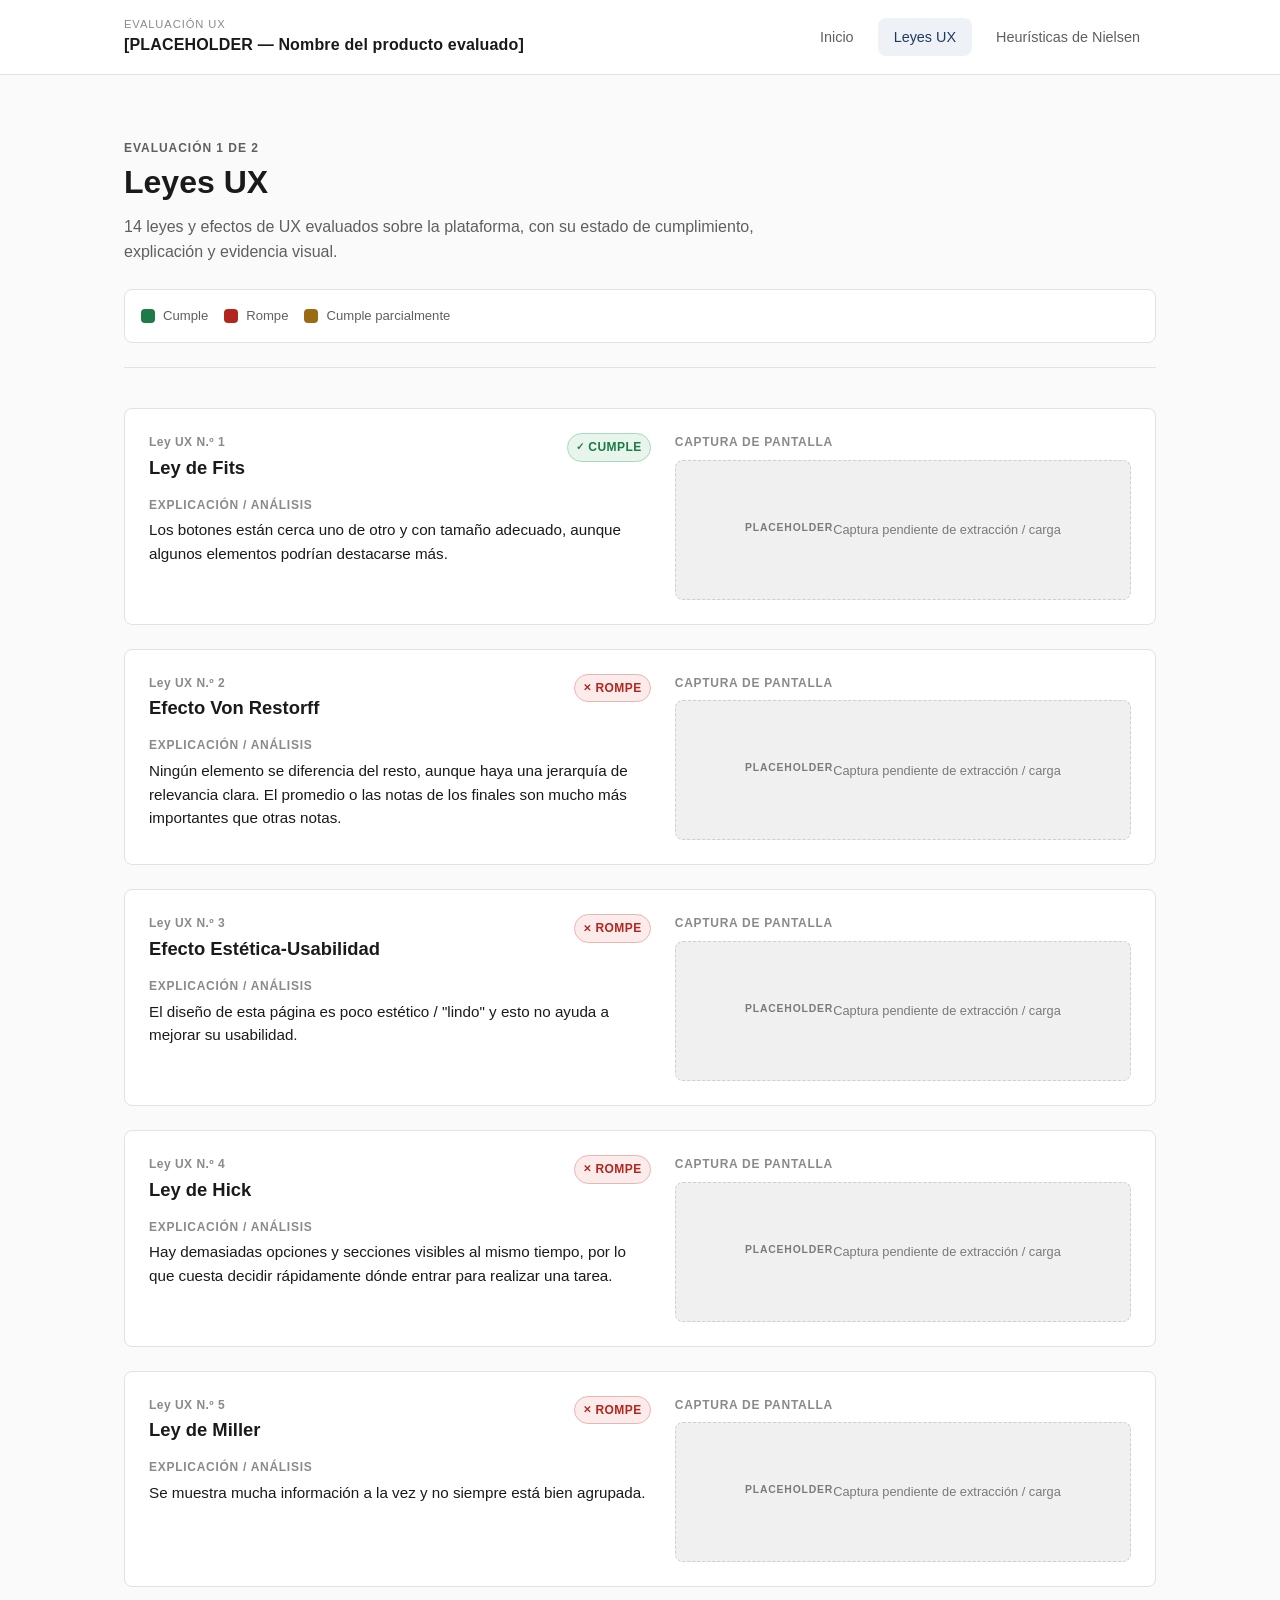
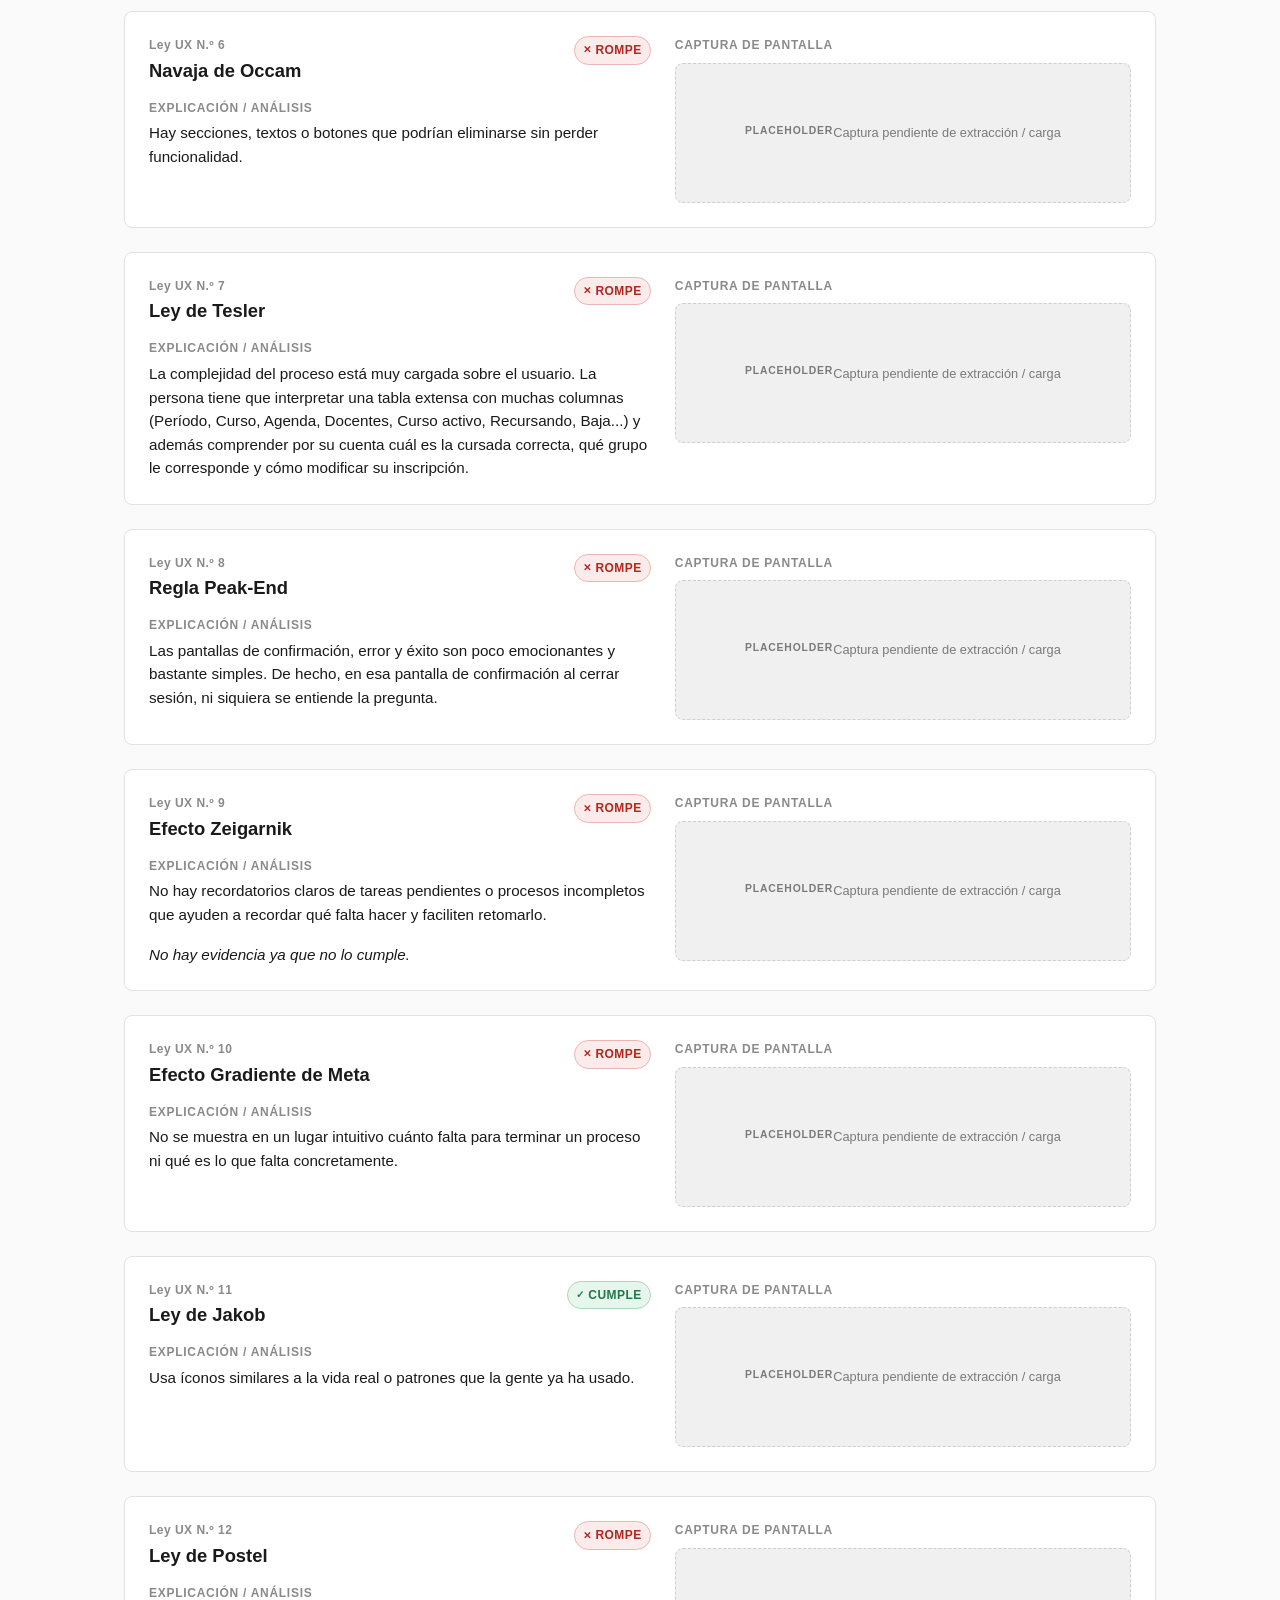
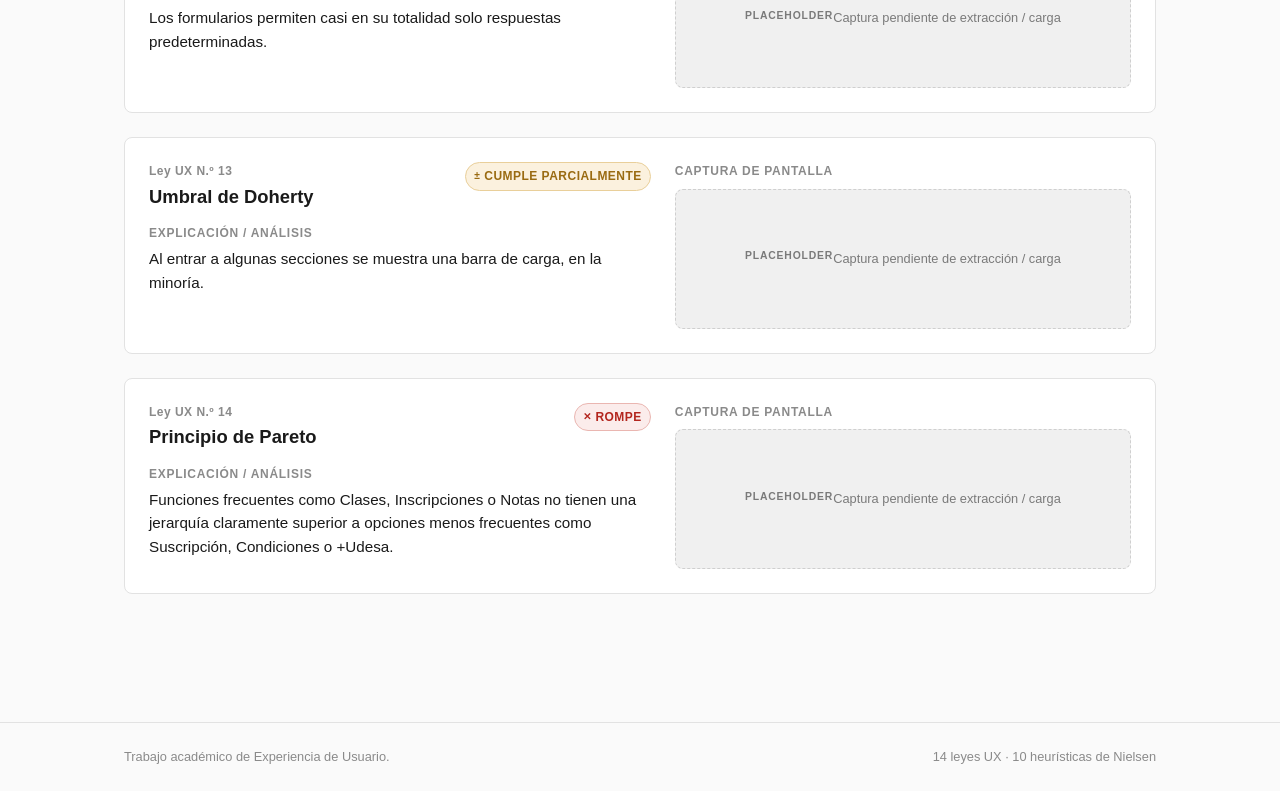
==== leyes-ux.html @ 95d74ec7 "Estructura inicial de la mini-web de evaluación UX Sitio estático (sin backend) con dos tableros nav" ====
<!doctype html>
<html lang="es">
<head>
  <meta charset="utf-8" />
  <meta name="viewport" content="width=device-width, initial-scale=1" />
  <title>Leyes UX — Evaluación UX</title>
  <link rel="stylesheet" href="assets/css/styles.css" />
</head>
<body>
  <header class="site-header" data-component="site-header"></header>

  <main>
    <div class="page-shell">
      <section class="section-header">
        <p class="section-header__eyebrow">Evaluación 1 de 2</p>
        <h1>Leyes UX</h1>
        <p>
          <span data-component="leyes-count">—</span> leyes y efectos de UX
          evaluados sobre la plataforma, con su estado de cumplimiento,
          explicación y evidencia visual.
        </p>
        <div class="legend" data-component="estado-legend"></div>
      </section>

      <section aria-label="Listado de leyes UX">
        <div class="card-grid" data-component="leyes-grid"></div>
      </section>
    </div>
  </main>

  <footer class="site-footer" data-component="site-footer"></footer>

  <script src="assets/js/data.js"></script>
  <script src="assets/js/render.js"></script>
  <script>
    renderHeader("leyes");
    renderFooter();
    renderLeyesUXPage();
  </script>
</body>
</html>
---- assets/css/styles.css ----
/* ============================================================
   Evaluación UX — Sistema de diseño
   Minimalista, académico-moderno, alto contraste de estado.
   ============================================================ */

:root {
  /* Paleta neutra */
  --color-bg: #fafafa;
  --color-surface: #ffffff;
  --color-border: #e2e2e2;
  --color-text: #1a1a1a;
  --color-text-muted: #5f5f5f;
  --color-text-faint: #8a8a8a;

  /* Acento */
  --color-accent: #1f3a5f;
  --color-accent-soft: #eef2f7;

  /* Estados: Leyes UX */
  --color-cumple: #1e7a46;
  --color-cumple-bg: #e7f5ec;
  --color-cumple-border: #a9d9bc;

  --color-rompe: #b3261e;
  --color-rompe-bg: #fbeceb;
  --color-rompe-border: #eab6b1;

  --color-parcial: #9a6b12;
  --color-parcial-bg: #fbf1de;
  --color-parcial-border: #e9cf9a;

  /* Severidad Nielsen 0–4 */
  --sev-0: #1e7a46;
  --sev-0-bg: #e7f5ec;
  --sev-1: #6a8f1f;
  --sev-1-bg: #eef4df;
  --sev-2: #b8860b;
  --sev-2-bg: #faf1dc;
  --sev-3: #c1631a;
  --sev-3-bg: #fbeddc;
  --sev-4: #b3261e;
  --sev-4-bg: #fbeceb;

  /* Placeholder */
  --color-placeholder-bg: #f0f0f0;
  --color-placeholder-border: #cfcfcf;
  --color-placeholder-text: #7a7a7a;

  --radius: 8px;
  --max-width: 1080px;
  --space-1: 4px;
  --space-2: 8px;
  --space-3: 16px;
  --space-4: 24px;
  --space-5: 40px;
  --space-6: 64px;
}

* {
  box-sizing: border-box;
}

html {
  -webkit-text-size-adjust: 100%;
}

body {
  margin: 0;
  font-family: -apple-system, BlinkMacSystemFont, "Segoe UI", Roboto, Helvetica, Arial, sans-serif;
  color: var(--color-text);
  background: var(--color-bg);
  line-height: 1.55;
  -webkit-font-smoothing: antialiased;
}

img {
  max-width: 100%;
  display: block;
}

a {
  color: var(--color-accent);
}

/* ---------- Layout ---------- */

.page-shell {
  max-width: var(--max-width);
  margin: 0 auto;
  padding: 0 var(--space-4);
}

.site-header {
  border-bottom: 1px solid var(--color-border);
  background: var(--color-surface);
}

.site-header__inner {
  max-width: var(--max-width);
  margin: 0 auto;
  padding: var(--space-3) var(--space-4);
  display: flex;
  align-items: center;
  justify-content: space-between;
  gap: var(--space-3);
  flex-wrap: wrap;
}

.brand {
  font-weight: 600;
  font-size: 1rem;
  letter-spacing: 0.01em;
  color: var(--color-text);
  text-decoration: none;
}

.brand__eyebrow {
  display: block;
  font-size: 0.7rem;
  font-weight: 500;
  text-transform: uppercase;
  letter-spacing: 0.08em;
  color: var(--color-text-faint);
}

.main-nav {
  display: flex;
  gap: var(--space-2);
}

.main-nav a {
  text-decoration: none;
  color: var(--color-text-muted);
  font-size: 0.9rem;
  font-weight: 500;
  padding: var(--space-2) var(--space-3);
  border-radius: var(--radius);
}

.main-nav a:hover {
  background: var(--color-accent-soft);
  color: var(--color-accent);
}

.main-nav a[aria-current="page"] {
  background: var(--color-accent-soft);
  color: var(--color-accent);
}

main {
  padding: var(--space-6) 0 var(--space-6);
}

.site-footer {
  border-top: 1px solid var(--color-border);
  padding: var(--space-4) 0;
  margin-top: var(--space-6);
}

.site-footer .page-shell {
  font-size: 0.8rem;
  color: var(--color-text-faint);
  display: flex;
  justify-content: space-between;
  flex-wrap: wrap;
  gap: var(--space-2);
}

/* ---------- Home / Hero ---------- */

.hero {
  padding-bottom: var(--space-5);
  border-bottom: 1px solid var(--color-border);
  margin-bottom: var(--space-6);
}

.hero__eyebrow {
  text-transform: uppercase;
  letter-spacing: 0.08em;
  font-size: 0.75rem;
  font-weight: 600;
  color: var(--color-accent);
  margin: 0 0 var(--space-2);
}

.hero h1 {
  font-size: clamp(1.75rem, 3vw, 2.5rem);
  margin: 0 0 var(--space-3);
  letter-spacing: -0.01em;
}

.hero__lede {
  max-width: 640px;
  color: var(--color-text-muted);
  font-size: 1.05rem;
  margin: 0 0 var(--space-5);
}

.entry-grid {
  display: grid;
  grid-template-columns: repeat(2, 1fr);
  gap: var(--space-4);
}

@media (max-width: 720px) {
  .entry-grid {
    grid-template-columns: 1fr;
  }
}

.entry-card {
  display: block;
  text-decoration: none;
  color: inherit;
  background: var(--color-surface);
  border: 1px solid var(--color-border);
  border-radius: var(--radius);
  padding: var(--space-5);
  transition: border-color 0.15s ease;
}

.entry-card:hover {
  border-color: var(--color-accent);
}

.entry-card__count {
  font-size: 0.75rem;
  font-weight: 600;
  text-transform: uppercase;
  letter-spacing: 0.06em;
  color: var(--color-text-faint);
  margin: 0 0 var(--space-2);
}

.entry-card h2 {
  margin: 0 0 var(--space-2);
  font-size: 1.35rem;
}

.entry-card p {
  margin: 0;
  color: var(--color-text-muted);
  font-size: 0.95rem;
}

.entry-card__arrow {
  display: inline-block;
  margin-top: var(--space-3);
  font-size: 0.85rem;
  font-weight: 600;
  color: var(--color-accent);
}

/* ---------- Section header (list pages) ---------- */

.section-header {
  margin-bottom: var(--space-5);
  padding-bottom: var(--space-4);
  border-bottom: 1px solid var(--color-border);
}

.section-header__eyebrow {
  text-transform: uppercase;
  letter-spacing: 0.08em;
  font-size: 0.75rem;
  font-weight: 600;
  color: var(--color-accent);
  margin: 0 0 var(--space-2);
}

.section-header h1 {
  margin: 0 0 var(--space-2);
  font-size: clamp(1.5rem, 2.5vw, 2rem);
}

.section-header p {
  color: var(--color-text-muted);
  max-width: 640px;
  margin: 0;
}

/* ---------- Legend ---------- */

.legend {
  display: flex;
  flex-wrap: wrap;
  gap: var(--space-3);
  margin-top: var(--space-4);
  padding: var(--space-3);
  background: var(--color-surface);
  border: 1px solid var(--color-border);
  border-radius: var(--radius);
}

.legend__item {
  display: flex;
  align-items: center;
  gap: var(--space-2);
  font-size: 0.82rem;
  color: var(--color-text-muted);
}

.legend__swatch {
  width: 14px;
  height: 14px;
  border-radius: 4px;
  flex-shrink: 0;
}

/* ---------- Cards grid ---------- */

.card-grid {
  display: grid;
  grid-template-columns: 1fr;
  gap: var(--space-4);
}

.eval-card {
  background: var(--color-surface);
  border: 1px solid var(--color-border);
  border-radius: var(--radius);
  padding: var(--space-4);
  display: grid;
  grid-template-columns: minmax(0, 1.1fr) minmax(0, 1fr);
  gap: var(--space-4);
}

@media (max-width: 780px) {
  .eval-card {
    grid-template-columns: 1fr;
  }
}

.eval-card__main {
  display: flex;
  flex-direction: column;
  gap: var(--space-3);
  min-width: 0;
}

.eval-card__header {
  display: flex;
  align-items: flex-start;
  justify-content: space-between;
  gap: var(--space-3);
}

.eval-card__title-group {
  min-width: 0;
}

.eval-card__number {
  font-size: 0.75rem;
  font-weight: 600;
  color: var(--color-text-faint);
  letter-spacing: 0.04em;
  margin: 0 0 var(--space-1);
}

.eval-card__title {
  margin: 0;
  font-size: 1.15rem;
  line-height: 1.3;
}

.eval-card__body h3 {
  font-size: 0.75rem;
  text-transform: uppercase;
  letter-spacing: 0.06em;
  color: var(--color-text-faint);
  margin: 0 0 var(--space-1);
}

.eval-card__body p {
  margin: 0 0 var(--space-3);
  color: var(--color-text);
  font-size: 0.95rem;
}

.eval-card__body p:last-child {
  margin-bottom: 0;
}

.eval-card__media {
  min-width: 0;
}

.eval-card__media h3 {
  font-size: 0.75rem;
  text-transform: uppercase;
  letter-spacing: 0.06em;
  color: var(--color-text-faint);
  margin: 0 0 var(--space-2);
}

/* ---------- Estado badge (Cumple / Rompe / Parcial) ---------- */

.badge {
  display: inline-flex;
  align-items: center;
  gap: var(--space-1);
  padding: var(--space-1) var(--space-2);
  border-radius: 999px;
  font-size: 0.75rem;
  font-weight: 700;
  text-transform: uppercase;
  letter-spacing: 0.04em;
  border: 1px solid transparent;
  white-space: nowrap;
}

.badge--cumple {
  color: var(--color-cumple);
  background: var(--color-cumple-bg);
  border-color: var(--color-cumple-border);
}

.badge--rompe {
  color: var(--color-rompe);
  background: var(--color-rompe-bg);
  border-color: var(--color-rompe-border);
}

.badge--parcial {
  color: var(--color-parcial);
  background: var(--color-parcial-bg);
  border-color: var(--color-parcial-border);
}

.badge__icon {
  font-size: 0.85em;
  line-height: 1;
}

/* ---------- Severidad badge (Nielsen 0–4) ---------- */

.severity {
  display: inline-flex;
  align-items: center;
  gap: var(--space-2);
  padding: var(--space-1) var(--space-3);
  border-radius: var(--radius);
  font-weight: 700;
  border: 1px solid transparent;
  white-space: nowrap;
}

.severity__value {
  font-size: 1.1rem;
  line-height: 1;
}

.severity__label {
  font-size: 0.72rem;
  text-transform: uppercase;
  letter-spacing: 0.04em;
  font-weight: 700;
}

.severity--0 { color: var(--sev-0); background: var(--sev-0-bg); border-color: var(--sev-0); }
.severity--1 { color: var(--sev-1); background: var(--sev-1-bg); border-color: var(--sev-1); }
.severity--2 { color: var(--sev-2); background: var(--sev-2-bg); border-color: var(--sev-2); }
.severity--3 { color: var(--sev-3); background: var(--sev-3-bg); border-color: var(--sev-3); }
.severity--4 { color: var(--sev-4); background: var(--sev-4-bg); border-color: var(--sev-4); }

/* ---------- Impacto ---------- */

.impact {
  border-left: 3px solid var(--color-accent);
  padding: var(--space-2) var(--space-3);
  background: var(--color-accent-soft);
  border-radius: 0 var(--radius) var(--radius) 0;
}

.impact h3 {
  color: var(--color-accent);
}

/* ---------- Placeholder (captura / contenido pendiente) ---------- */

.placeholder-box {
  border: 1px dashed var(--color-placeholder-border);
  background: var(--color-placeholder-bg);
  color: var(--color-placeholder-text);
  border-radius: var(--radius);
  padding: var(--space-4);
  font-size: 0.8rem;
  text-align: center;
  min-height: 140px;
  display: flex;
  align-items: center;
  justify-content: center;
}

.placeholder-box--tag::before {
  content: "PLACEHOLDER";
  display: block;
  font-size: 0.65rem;
  font-weight: 700;
  letter-spacing: 0.08em;
  color: var(--color-placeholder-text);
  margin-bottom: var(--space-1);
}

.placeholder-text {
  color: var(--color-placeholder-text);
  font-style: italic;
}

.screenshot-frame {
  border: 1px solid var(--color-border);
  border-radius: var(--radius);
  overflow: hidden;
  background: var(--color-surface);
}

.screenshot-frame img {
  width: 100%;
  height: auto;
}

/* ---------- Utility ---------- */

.visually-hidden {
  position: absolute;
  width: 1px;
  height: 1px;
  overflow: hidden;
  clip: rect(0 0 0 0);
  white-space: nowrap;
}

.notice {
  background: var(--color-accent-soft);
  border: 1px solid var(--color-border);
  border-radius: var(--radius);
  padding: var(--space-3) var(--space-4);
  font-size: 0.85rem;
  color: var(--color-text-muted);
  margin-bottom: var(--space-5);
}
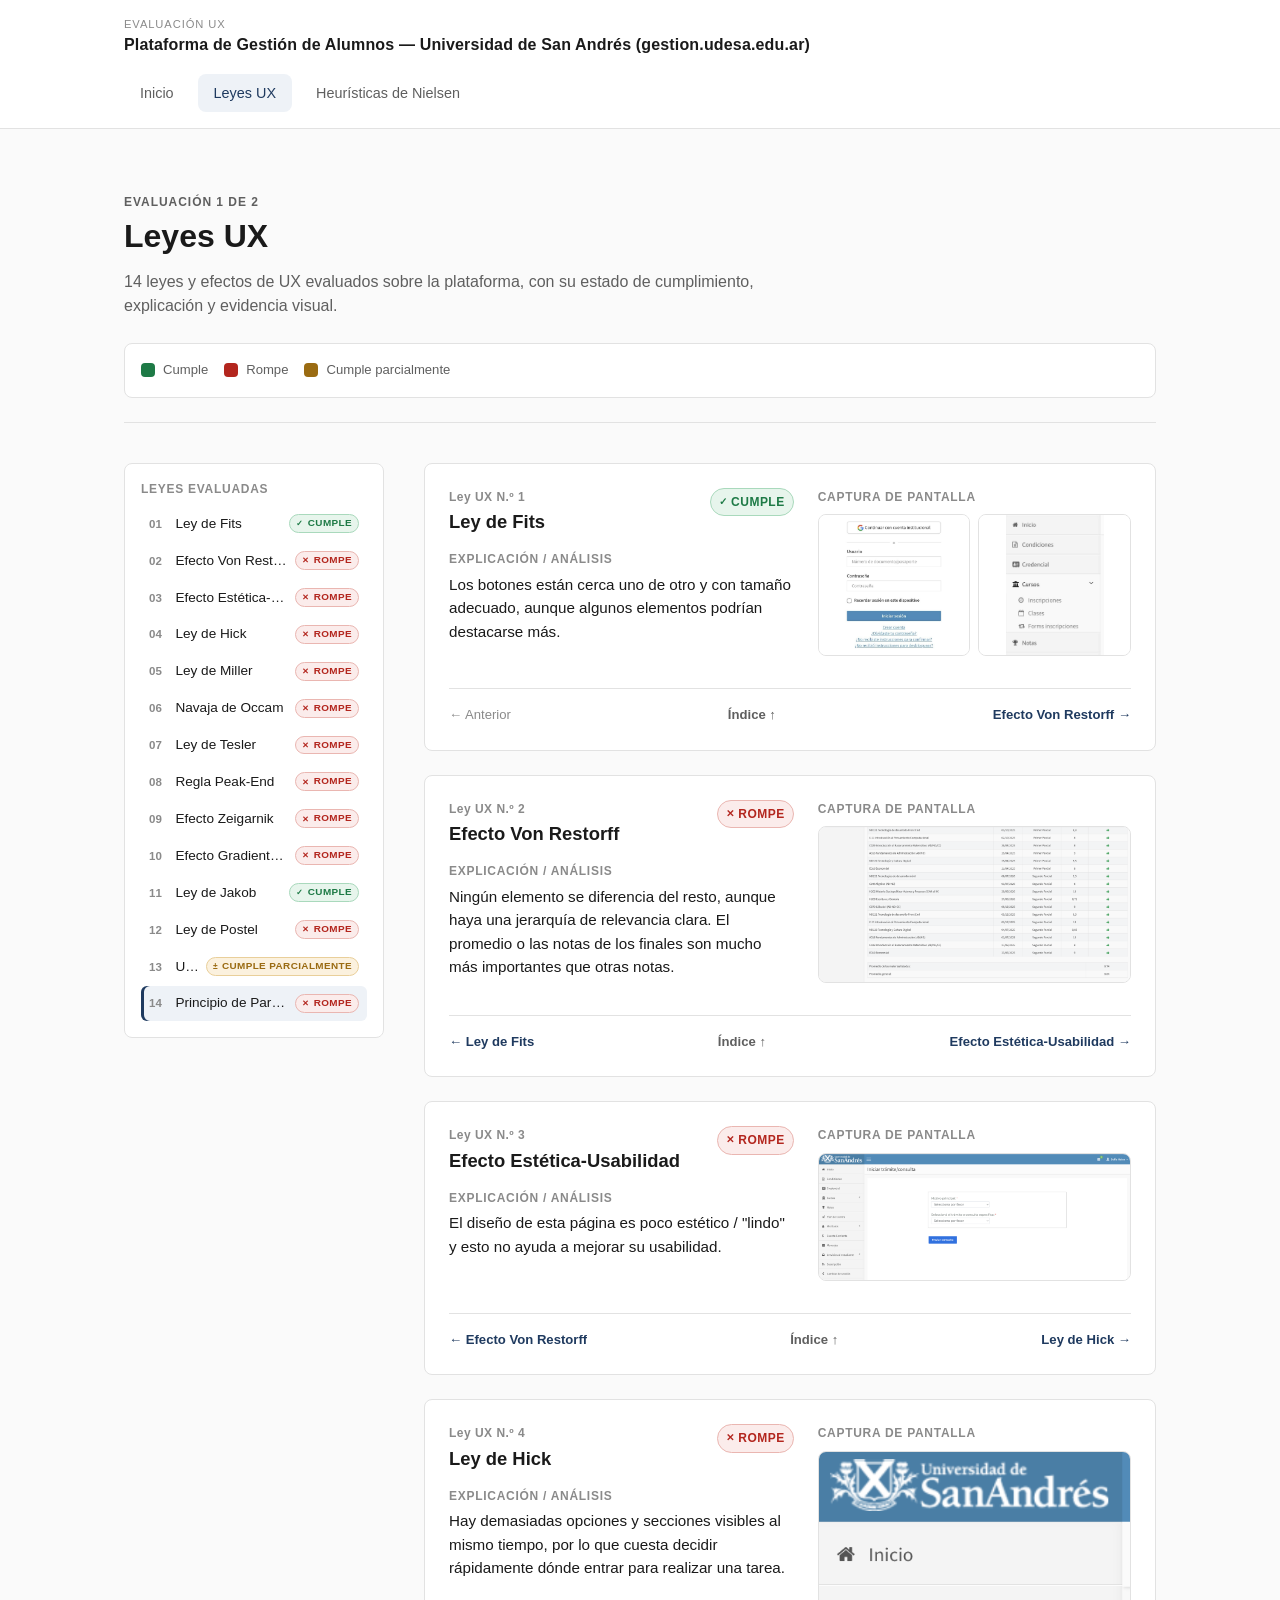
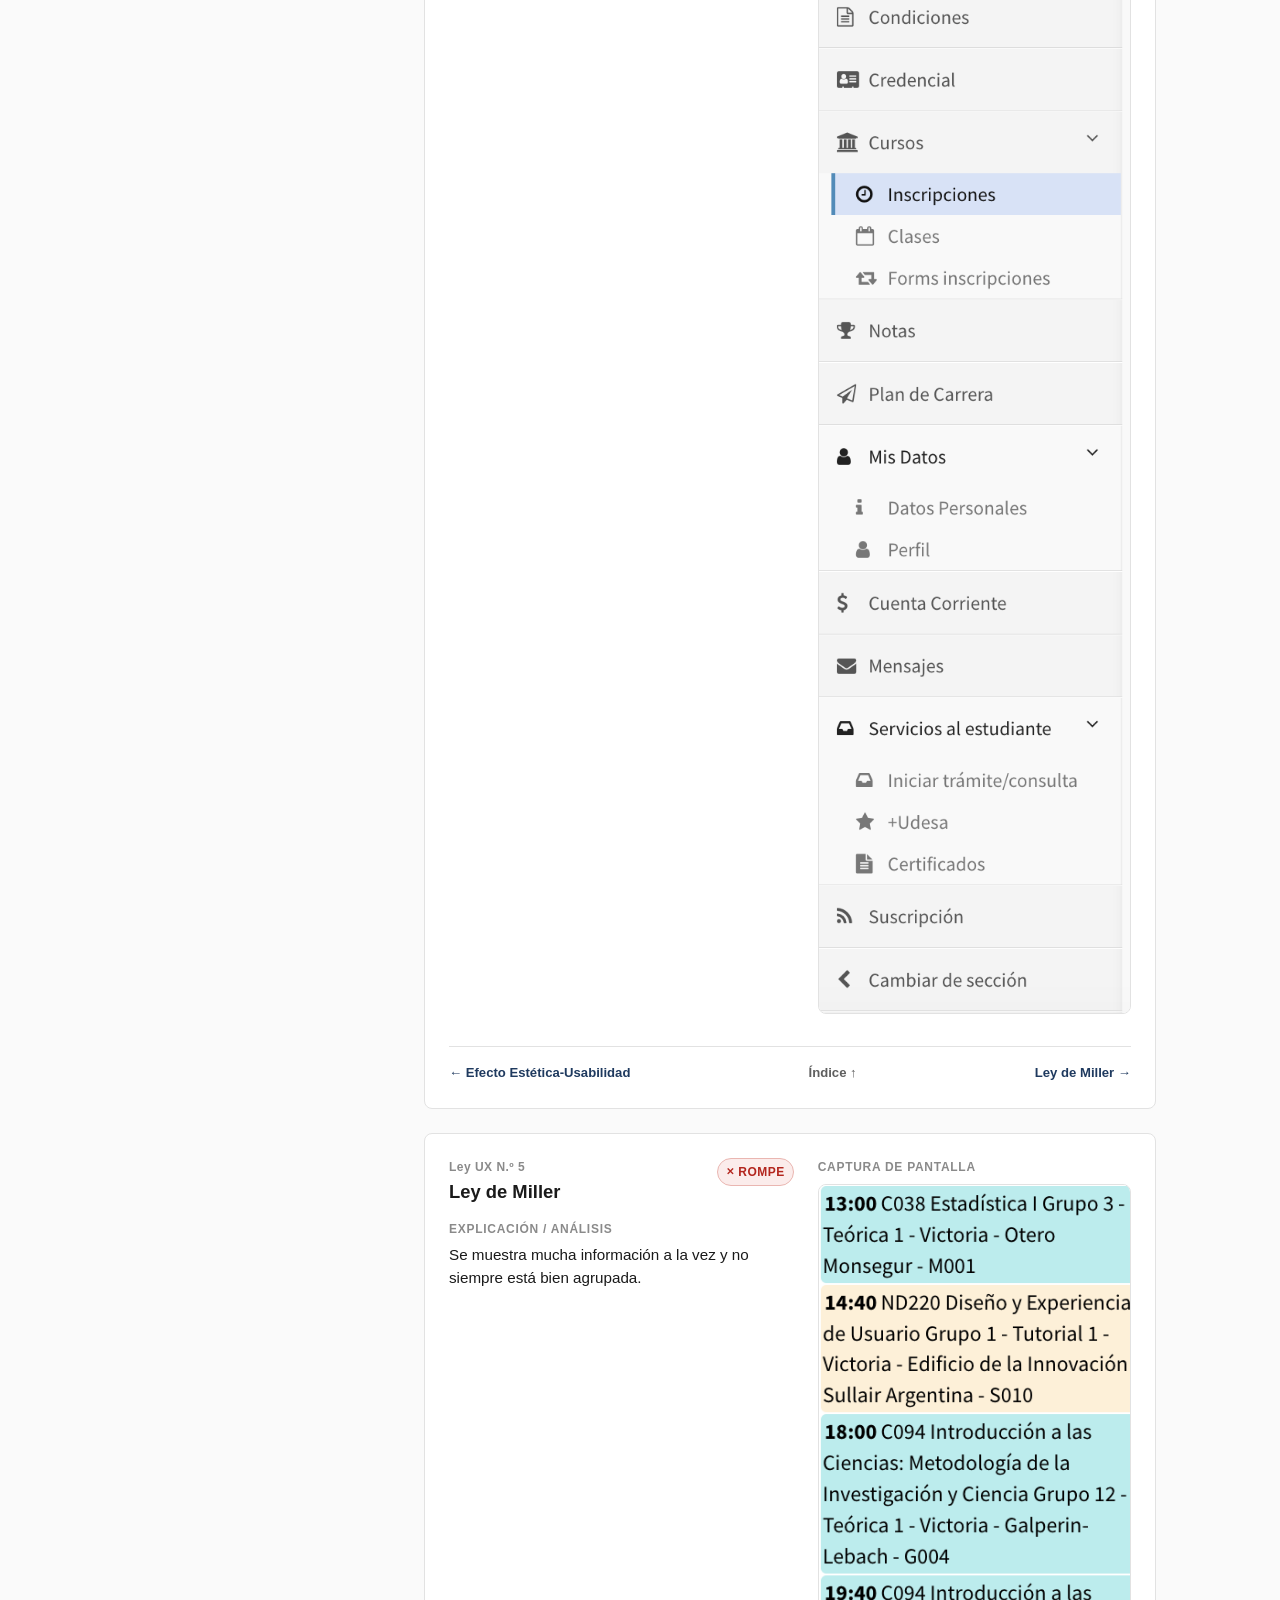
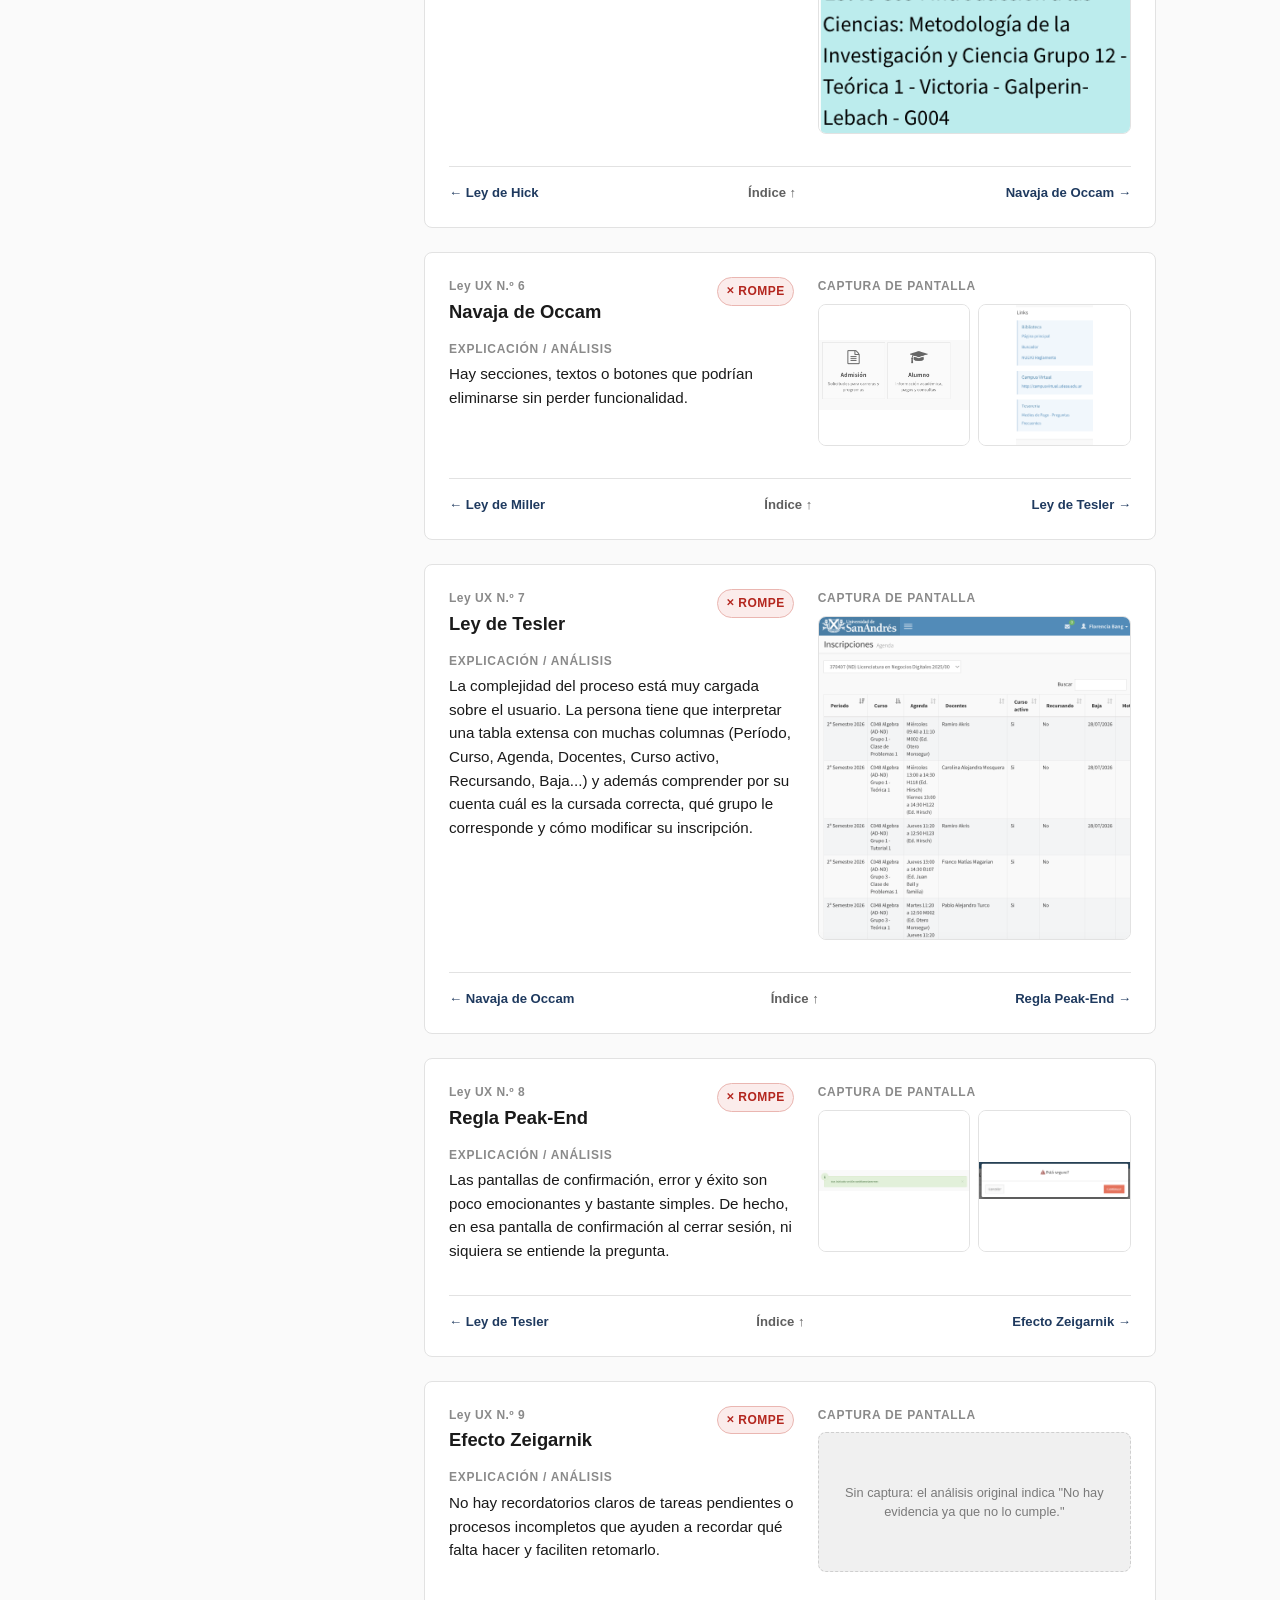
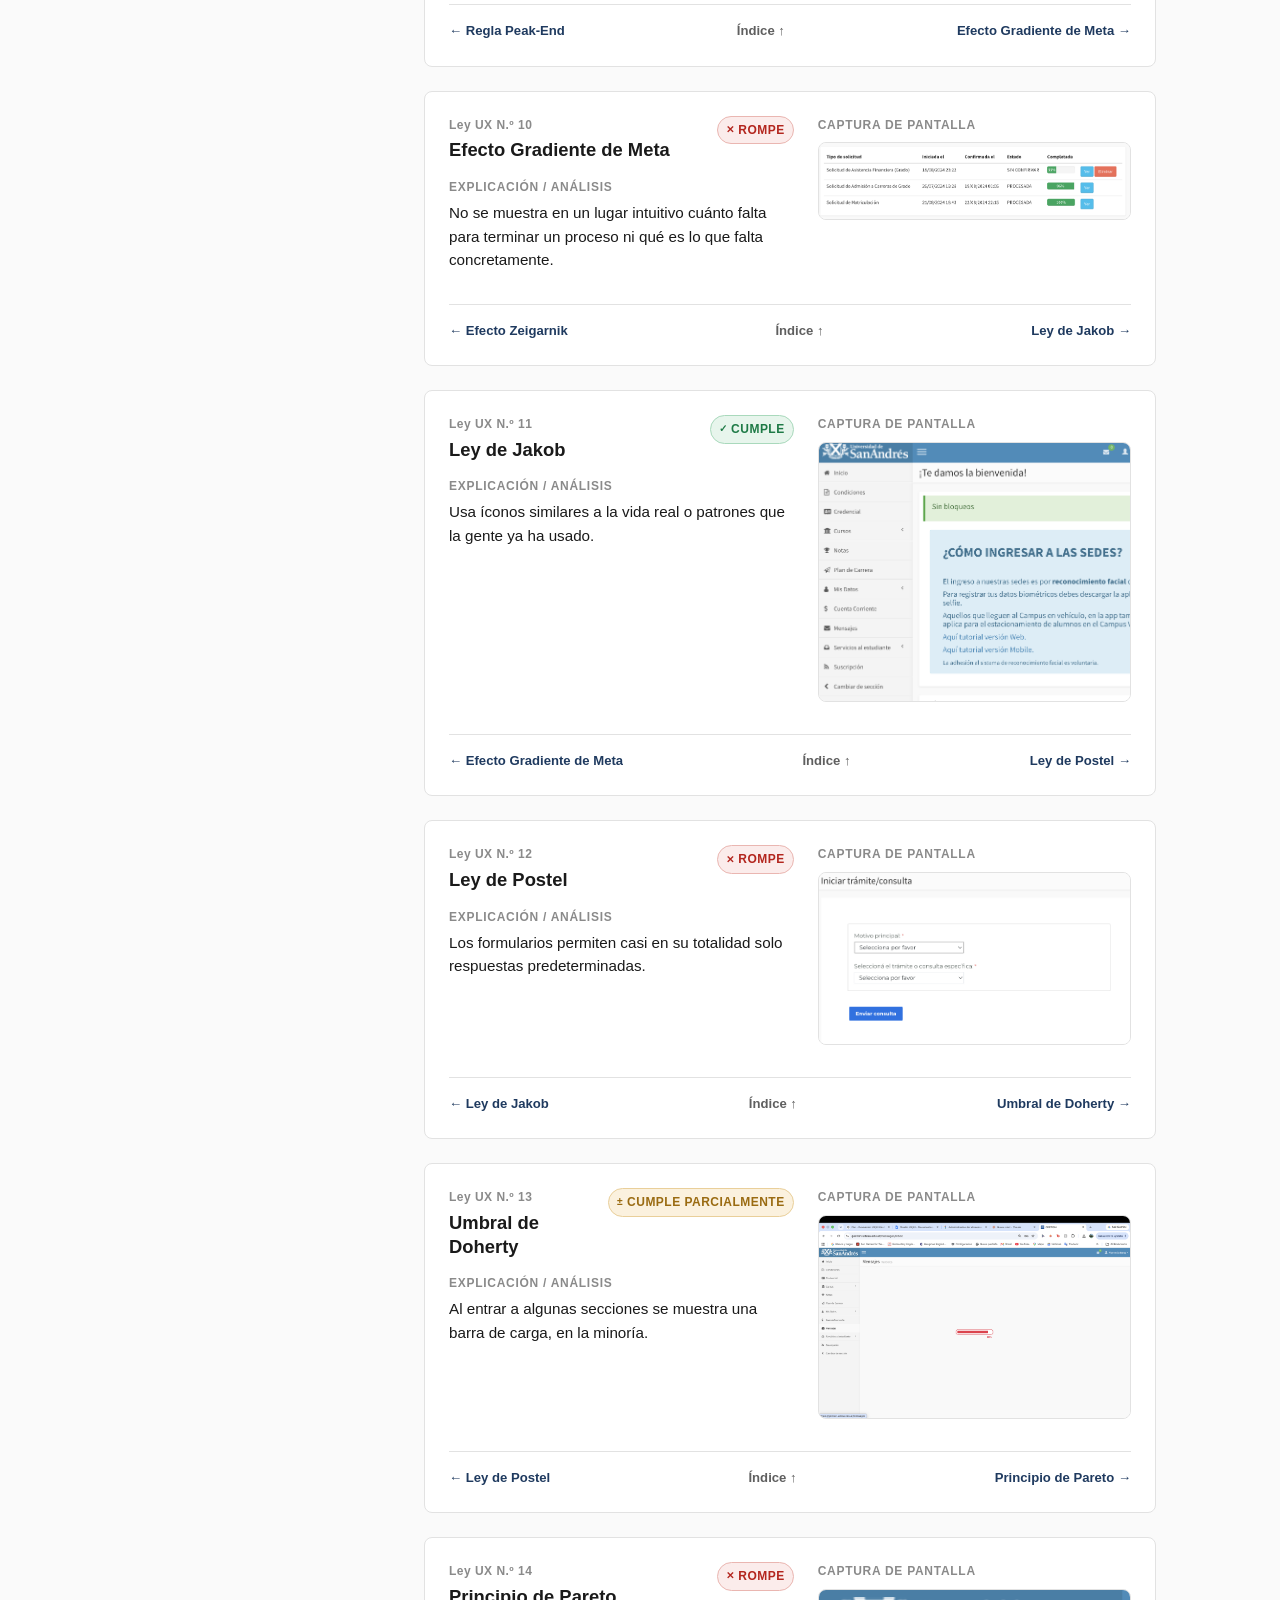
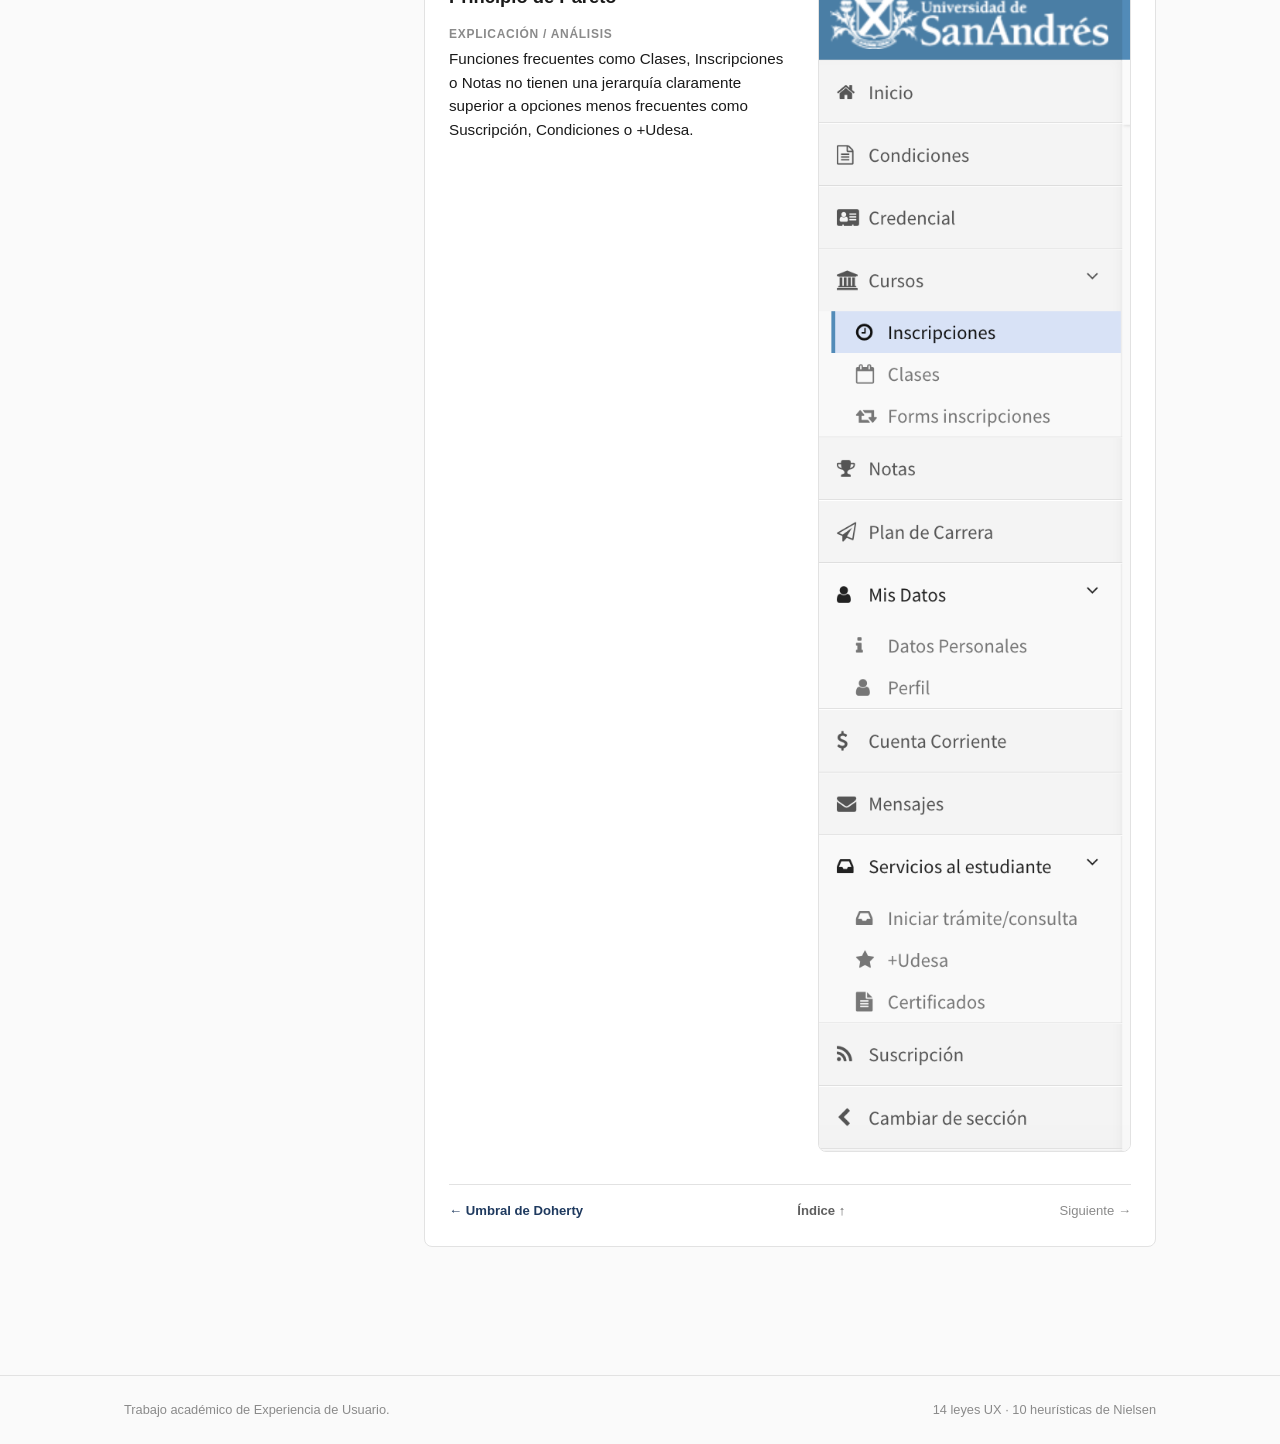
==== commit 853eca66: "Mejorar navegacion y jerarquia visual del tablero (sin tocar el analisis) - Indice lateral navegable" ====
--- a/leyes-ux.html
+++ b/leyes-ux.html
@@ -22,9 +22,13 @@
         <div class="legend" data-component="estado-legend"></div>
       </section>
 
-      <section aria-label="Listado de leyes UX">
-        <div class="card-grid" data-component="leyes-grid"></div>
-      </section>
+      <div class="eval-layout">
+        <nav class="eval-index" aria-label="Índice de leyes UX" data-component="leyes-index"></nav>
+
+        <section aria-label="Listado de leyes UX">
+          <div class="card-grid" data-component="leyes-grid"></div>
+        </section>
+      </div>
     </div>
   </main>
 
--- a/assets/css/styles.css
+++ b/assets/css/styles.css
@@ -519,6 +519,19 @@
   height: auto;
 }
 
+/* Galería: cuando una evaluación tiene más de una captura real. */
+.screenshot-gallery {
+  display: grid;
+  grid-template-columns: repeat(auto-fit, minmax(120px, 1fr));
+  gap: var(--space-2);
+}
+
+.screenshot-gallery .screenshot-frame img {
+  height: 140px;
+  object-fit: contain;
+  background: var(--color-surface);
+}
+
 /* ---------- Utility ---------- */
 
 .visually-hidden {
@@ -539,3 +552,182 @@
   color: var(--color-text-muted);
   margin-bottom: var(--space-5);
 }
+
+/* ============================================================
+   Navegación de evaluación: índice lateral + scrollspy + nav
+   anterior/siguiente entre tarjetas (agregado sin tocar datos).
+   ============================================================ */
+
+html {
+  scroll-behavior: smooth;
+}
+
+/* Compensa el header sticky/los anchors para que el título no quede tapado */
+.eval-card {
+  scroll-margin-top: 88px;
+}
+
+.eval-layout {
+  display: grid;
+  grid-template-columns: 260px minmax(0, 1fr);
+  gap: var(--space-5);
+  align-items: start;
+}
+
+@media (max-width: 900px) {
+  .eval-layout {
+    grid-template-columns: 1fr;
+  }
+}
+
+.eval-index {
+  position: sticky;
+  top: var(--space-4);
+  background: var(--color-surface);
+  border: 1px solid var(--color-border);
+  border-radius: var(--radius);
+  padding: var(--space-3);
+  max-height: calc(100vh - var(--space-6));
+  overflow-y: auto;
+}
+
+@media (max-width: 900px) {
+  .eval-index {
+    position: static;
+    max-height: 260px;
+  }
+}
+
+.eval-index__title {
+  margin: 0 0 var(--space-2);
+  font-size: 0.75rem;
+  font-weight: 700;
+  text-transform: uppercase;
+  letter-spacing: 0.06em;
+  color: var(--color-text-faint);
+}
+
+.eval-index__list {
+  list-style: none;
+  margin: 0;
+  padding: 0;
+  display: flex;
+  flex-direction: column;
+  gap: 2px;
+}
+
+.eval-index__list a {
+  display: flex;
+  align-items: center;
+  gap: var(--space-2);
+  text-decoration: none;
+  color: var(--color-text);
+  padding: var(--space-2);
+  border-radius: 6px;
+  font-size: 0.85rem;
+  line-height: 1.3;
+}
+
+.eval-index__list a:hover {
+  background: var(--color-accent-soft);
+}
+
+.eval-index__list a[aria-current="true"] {
+  background: var(--color-accent-soft);
+  box-shadow: inset 3px 0 0 var(--color-accent);
+}
+
+.eval-index__num {
+  flex-shrink: 0;
+  font-variant-numeric: tabular-nums;
+  font-weight: 700;
+  font-size: 0.72rem;
+  color: var(--color-text-faint);
+  min-width: 1.6em;
+}
+
+.eval-index__name {
+  flex: 1 1 auto;
+  min-width: 0;
+  overflow: hidden;
+  text-overflow: ellipsis;
+  white-space: nowrap;
+}
+
+/* Variantes compactas de los badges, para usar dentro del índice */
+.badge--sm {
+  padding: 2px 6px;
+  font-size: 0.62rem;
+  flex-shrink: 0;
+}
+
+.severity--sm {
+  padding: 2px 6px;
+  gap: 4px;
+  flex-shrink: 0;
+}
+
+.severity--sm .severity__value {
+  font-size: 0.85rem;
+}
+
+.severity--sm .severity__label {
+  display: none;
+}
+
+/* Monograma H1..H10 dentro del título de cada heurística */
+.eval-card__monogram {
+  display: inline-flex;
+  align-items: center;
+  justify-content: center;
+  min-width: 2em;
+  height: 1.6em;
+  padding: 0 0.3em;
+  margin-right: var(--space-2);
+  border-radius: 6px;
+  background: var(--color-accent);
+  color: #fff;
+  font-size: 0.75rem;
+  font-weight: 700;
+  vertical-align: middle;
+}
+
+/* Navegación anterior / siguiente al pie de cada tarjeta */
+.card-nav {
+  grid-column: 1 / -1;
+  display: flex;
+  align-items: center;
+  justify-content: space-between;
+  gap: var(--space-3);
+  margin-top: var(--space-2);
+  padding-top: var(--space-3);
+  border-top: 1px solid var(--color-border);
+  font-size: 0.82rem;
+}
+
+.card-nav__link {
+  text-decoration: none;
+  color: var(--color-accent);
+  font-weight: 600;
+  max-width: 38%;
+  overflow: hidden;
+  text-overflow: ellipsis;
+  white-space: nowrap;
+}
+
+.card-nav__link--disabled {
+  color: var(--color-text-faint);
+  font-weight: 500;
+}
+
+.card-nav__index {
+  text-decoration: none;
+  color: var(--color-text-muted);
+  font-weight: 600;
+  flex-shrink: 0;
+}
+
+.card-nav__index:hover,
+.card-nav__link:not(.card-nav__link--disabled):hover {
+  text-decoration: underline;
+}
